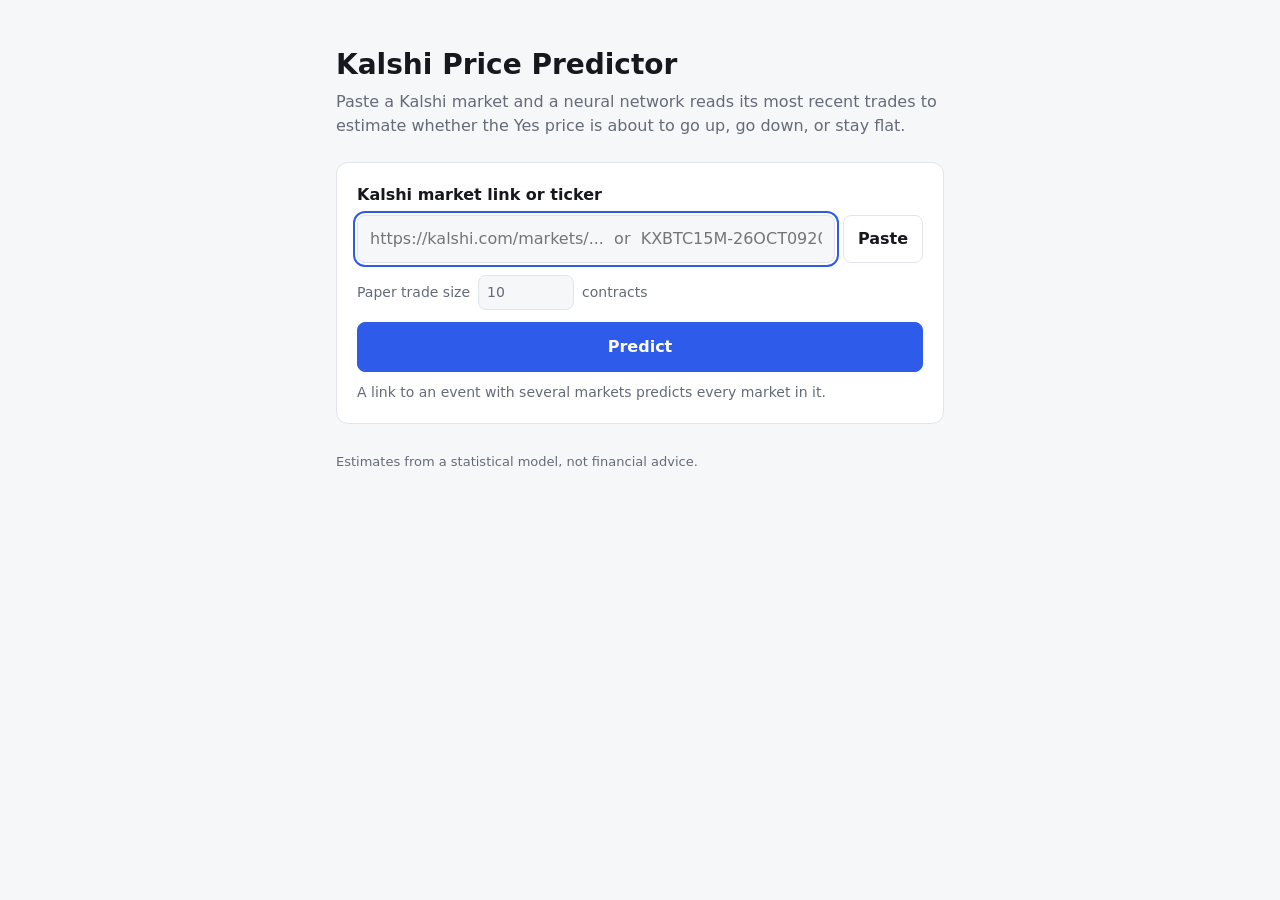
==== kalshi_predictor/static/index.html @ 3de54953 "Add dashboard API for live markets, search, market detail and scans The server now has endpoints for" ====
<!doctype html>
<html lang="en">
<head>
<meta charset="utf-8">
<meta name="viewport" content="width=device-width, initial-scale=1">
<title>Kalshi Price Predictor</title>
<style>
  :root {
    --bg: #f6f7f9; --card: #ffffff; --text: #16181d; --muted: #646b78; --line: #e1e4ea;
    --accent: #2f5bea; --accent-text: #ffffff; --track: #eceef2;
    --up: #17915a; --down: #d6453d; --flat: #7a8292; --warn-bg: #fff6dd; --warn-text: #6d5200;
    --err-bg: #fdeceb; --err-text: #9c231c;
  }
  @media (prefers-color-scheme: dark) {
    :root {
      --bg: #111318; --card: #1a1d24; --text: #eceef2; --muted: #9aa1ae; --line: #2b2f39;
      --accent: #6d8dff; --accent-text: #0c1020; --track: #262a33;
      --up: #3ccf8e; --down: #ff7a70; --flat: #9aa1ae; --warn-bg: #33290c; --warn-text: #f1d483;
      --err-bg: #3a1917; --err-text: #ffb1ab;
    }
  }
  * { box-sizing: border-box; }
  body {
    margin: 0; background: var(--bg); color: var(--text);
    font: 16px/1.5 system-ui, -apple-system, "Segoe UI", Roboto, sans-serif;
  }
  main { max-width: 640px; margin: 0 auto; padding: 48px 16px 64px; }
  h1 { margin: 0 0 8px; font-size: 28px; line-height: 1.2; }
  .lead { margin: 0 0 24px; color: var(--muted); }
  .card { background: var(--card); border: 1px solid var(--line); border-radius: 12px; padding: 20px; }
  label { display: block; font-weight: 600; margin-bottom: 8px; }
  .row { display: flex; gap: 8px; }
  input {
    flex: 1; min-width: 0; padding: 11px 12px; font: inherit; color: inherit;
    background: var(--bg); border: 1px solid var(--line); border-radius: 8px;
  }
  input:focus-visible, button:focus-visible { outline: 2px solid var(--accent); outline-offset: 2px; }
  button {
    font: inherit; font-weight: 600; cursor: pointer; white-space: nowrap;
    padding: 10px 14px; border-radius: 8px; border: 1px solid var(--line);
    background: var(--card); color: var(--text);
  }
  button:hover { border-color: var(--muted); }
  button.primary {
    width: 100%; margin-top: 12px; padding: 12px;
    background: var(--accent); border-color: var(--accent); color: var(--accent-text);
  }
  button:disabled { opacity: .6; cursor: default; }
  .hint { margin: 10px 0 0; font-size: 14px; color: var(--muted); }
  #status { margin-top: 16px; }
  .error { background: var(--err-bg); color: var(--err-text); border-radius: 8px; padding: 12px 14px; }
  .result { margin-top: 16px; }
  .result-head { display: flex; justify-content: space-between; align-items: flex-start; gap: 12px; }
  .name { font-weight: 600; font-size: 18px; line-height: 1.3; overflow-wrap: anywhere; }
  .ticker { font: 13px ui-monospace, Consolas, monospace; color: var(--muted); overflow-wrap: anywhere; }
  .copy { padding: 6px 10px; font-size: 14px; }
  .verdict { margin: 14px 0 12px; font-size: 20px; font-weight: 700; }
  .bar-row { display: grid; grid-template-columns: 48px 1fr 56px; align-items: center; gap: 10px; margin: 8px 0; }
  .bar-row .pct { text-align: right; font-variant-numeric: tabular-nums; }
  .track { height: 12px; background: var(--track); border-radius: 6px; overflow: hidden; }
  .fill { height: 100%; border-radius: 6px; }
  .up { color: var(--up); } .down { color: var(--down); } .flat { color: var(--flat); }
  .fill.up { background: var(--up); } .fill.down { background: var(--down); } .fill.flat { background: var(--flat); }
  .details { margin: 12px 0 0; font-size: 14px; color: var(--muted); }
  .note { margin-top: 10px; font-size: 14px; background: var(--warn-bg); color: var(--warn-text); border-radius: 8px; padding: 8px 12px; }
  .size-row { display: flex; align-items: center; gap: 8px; margin-top: 12px; font-size: 14px; color: var(--muted); }
  .size-row label { display: inline; margin: 0; font-weight: 400; }
  .size-row input { flex: none; width: 96px; padding: 6px 8px; }
  .paper { margin: 10px 0 0; font-size: 14px; }
  .gain { color: var(--up); } .loss { color: var(--down); }
  #track { margin-top: 36px; }
  h2 { margin: 0 0 6px; font-size: 20px; }
  .stats { display: grid; grid-template-columns: 1fr 1fr; gap: 16px; }
  .stat-label { font-size: 13px; color: var(--muted); }
  .stat-value { font-size: 26px; font-weight: 700; font-variant-numeric: tabular-nums; line-height: 1.3; }
  .stat-sub { font-size: 13px; color: var(--muted); }
  .hist { margin-top: 10px; padding: 12px 16px; }
  .hist-head { display: flex; justify-content: space-between; gap: 12px; }
  .hist-head .when { font-size: 13px; color: var(--muted); white-space: nowrap; }
  .hist-line { font-size: 14px; margin-top: 4px; font-variant-numeric: tabular-nums; }
  .hist-line.muted { color: var(--muted); }
  .badge { display: inline-block; font-size: 12px; font-weight: 700; padding: 1px 8px; border-radius: 999px; }
  .badge.right { background: var(--up); color: var(--card); }
  .badge.wrong { background: var(--down); color: var(--card); }
  footer { margin-top: 28px; font-size: 13px; color: var(--muted); }
</style>
</head>
<body>
<main>
  <h1>Kalshi Price Predictor</h1>
  <p class="lead" id="lead">
    Paste a Kalshi market and a neural network reads its most recent trades to estimate
    whether the Yes price is about to go up, go down, or stay flat.
  </p>

  <form class="card" id="form">
    <label for="target">Kalshi market link or ticker</label>
    <div class="row">
      <input id="target" name="target" autocomplete="off" spellcheck="false" autofocus
             placeholder="https://kalshi.com/markets/...  or  KXBTC15M-26OCT092030-30">
      <button type="button" id="paste">Paste</button>
    </div>
    <div class="size-row">
      <label for="contracts">Paper trade size</label>
      <input id="contracts" type="number" min="1" max="100000" step="1" value="10" inputmode="numeric">
      <span>contracts</span>
    </div>
    <button type="submit" class="primary" id="go">Predict</button>
    <p class="hint">A link to an event with several markets predicts every market in it.</p>
  </form>

  <div id="status" aria-live="polite"></div>
  <div id="results"></div>

  <section id="track" hidden>
    <h2>Track record</h2>
    <p class="hint" id="track-explain" style="margin: 0 0 12px"></p>
    <div class="card stats" id="stats"></div>
    <div id="history"></div>
  </section>

  <footer id="footer">Estimates from a statistical model, not financial advice.</footer>
</main>

<script>
const form = document.getElementById("form");
const input = document.getElementById("target");
const go = document.getElementById("go");
const statusBox = document.getElementById("status");
const resultsBox = document.getElementById("results");
const contractsInput = document.getElementById("contracts");
let info = { horizon_s: 60, threshold: 0.01 };

function el(tag, className, text) {
  const node = document.createElement(tag);
  if (className) node.className = className;
  if (text !== undefined) node.textContent = text;
  return node;
}

function cents(dollars) {
  const c = Math.round(dollars * 1000) / 10;
  return c + "¢";
}

function percent(p) {
  return (p * 100).toFixed(1) + "%";
}

function ageText(minutes) {
  if (minutes < 1) return "less than a minute ago";
  if (minutes < 90) return Math.round(minutes) + " min ago";
  if (minutes < 48 * 60) return Math.round(minutes / 60) + " hours ago";
  return Math.round(minutes / 1440) + " days ago";
}

function money(dollars) {
  const sign = dollars > 0 ? "+" : dollars < 0 ? "\u2212" : "";
  return sign + "$" + Math.abs(dollars).toFixed(2);
}

function moneyClass(dollars) {
  return dollars > 0 ? "gain" : dollars < 0 ? "loss" : "";
}

function contractsText(n, side) {
  return n.toLocaleString() + " " + side.charAt(0).toUpperCase() + side.slice(1);
}

async function copyText(text) {
  try {
    await navigator.clipboard.writeText(text);
    return true;
  } catch (err) {
    const area = el("textarea");
    area.value = text;
    area.style.position = "fixed";
    area.style.opacity = "0";
    document.body.append(area);
    area.select();
    const ok = document.execCommand("copy");
    area.remove();
    return ok;
  }
}

function summary(r) {
  const lines = [r.ticker + (r.name ? ": " + r.name : "")];
  if (r.title && r.title !== r.name) lines.unshift(r.title);
  if (r.problem) {
    lines.push("  " + r.problem);
  } else {
    lines.push("  last trade " + ageText(r.age_min) + " at yes price " + cents(r.price));
    lines.push("  move of at least " + cents(info.threshold) + " within " + info.horizon_s + "s of that trade:");
    for (const [label, p] of Object.entries(r.probs)) lines.push("    " + label.padEnd(5) + " " + percent(p));
  }
  return lines.join("\n");
}

function copyButton(label, getText) {
  const button = el("button", "copy", label);
  button.type = "button";
  button.addEventListener("click", async () => {
    button.textContent = (await copyText(getText())) ? "Copied" : "Copy failed";
    setTimeout(() => { button.textContent = label; }, 1500);
  });
  return button;
}

function resultCard(r) {
  const card = el("section", "card result");
  const head = el("div", "result-head");
  const titles = el("div");
  titles.append(el("div", "name", r.title || r.name || r.ticker));
  if (r.title && r.name && r.name !== r.title) titles.append(el("div", "", r.name));
  titles.append(el("div", "ticker", r.ticker));
  head.append(titles, copyButton("Copy", () => summary(r)));
  card.append(head);

  if (r.problem) {
    card.append(el("p", "details", "No prediction: " + r.problem + "."));
    return card;
  }

  const [best, bestP] = Object.entries(r.probs).reduce((a, b) => (b[1] > a[1] ? b : a));
  const verdict = el("div", "verdict");
  verdict.append("Most likely: ", el("span", best, best.toUpperCase()), " (" + percent(bestP) + ")");
  card.append(verdict);

  for (const [label, p] of Object.entries(r.probs)) {
    const row = el("div", "bar-row");
    const track = el("div", "track");
    const fill = el("div", "fill " + label);
    fill.style.width = (p * 100).toFixed(1) + "%";
    track.append(fill);
    row.append(el("span", label, label[0].toUpperCase() + label.slice(1)), track, el("span", "pct", percent(p)));
    card.append(row);
  }

  card.append(el("p", "details",
    "Last trade " + ageText(r.age_min) + " (" + new Date(r.last_trade).toLocaleString() + ") at a Yes price of " +
    cents(r.price) + ". Up or down means a move of at least " + cents(info.threshold) + " within " +
    info.horizon_s + " seconds of that trade."));
  if (r.age_min > 5) {
    card.append(el("div", "note",
      "This market is quiet right now, so the " + info.horizon_s + "-second window after its last trade has already passed."));
  }
  const t = r.paper_trade;
  if (t) {
    card.append(el("p", "paper", t.skipped
      ? "Paper trade: none, because " + t.skipped + "."
      : "Paper trade: bought " + contractsText(t.contracts, t.side) + " at " + cents(t.entry_price) +
        " each (fee " + cents(t.entry_fee) + "). It is sold in " + info.horizon_s +
        " seconds; see the result under Track record."));
  }
  return card;
}

async function run(event) {
  event.preventDefault();
  const target = input.value.trim();
  resultsBox.replaceChildren();
  if (!target) {
    statusBox.replaceChildren(el("div", "error", "Paste a Kalshi market link or ticker first."));
    input.focus();
    return;
  }
  go.disabled = true;
  go.textContent = "Predicting...";
  statusBox.replaceChildren();
  try {
    const resp = await fetch("/api/predict", {
      method: "POST",
      headers: { "Content-Type": "application/json" },
      body: JSON.stringify({ target, contracts: contractsInput.value }),
    });
    const body = await resp.json();
    if (!resp.ok) throw new Error(body.error || "Something went wrong.");
    const cards = body.results.map(resultCard);
    if (cards.length > 1) {
      const all = el("div", "result");
      all.append(copyButton("Copy all " + cards.length + " results", () => body.results.map(summary).join("\n\n")));
      resultsBox.append(all);
    }
    resultsBox.append(...cards);
    refreshHistory();
  } catch (err) {
    const message = err instanceof TypeError
      ? "Could not reach the dashboard. Is dashboard.py still running?"
      : err.message;
    statusBox.replaceChildren(el("div", "error", message));
  } finally {
    go.disabled = false;
    go.textContent = "Predict";
  }
}

document.getElementById("paste").addEventListener("click", async () => {
  try {
    input.value = (await navigator.clipboard.readText()).trim();
    input.focus();
  } catch (err) {
    input.focus();
    statusBox.replaceChildren(el("div", "hint", "Your browser blocked clipboard access. Click the box and press Ctrl+V instead."));
  }
});
form.addEventListener("submit", run);

function stat(label, value, valueClass, sub) {
  const box = el("div");
  box.append(el("div", "stat-label", label), el("div", "stat-value " + (valueClass || ""), value), el("div", "stat-sub", sub));
  return box;
}

function tradeLine(t) {
  if (t.skipped) return el("div", "hist-line muted", "No trade: " + t.skipped + ".");
  const bought = "Bought " + contractsText(t.contracts, t.side) + " at " + cents(t.entry_price);
  if (t.problem) return el("div", "hist-line muted", bought + ". Not sold: " + t.problem + ".");
  if (t.pnl === undefined) return el("div", "hist-line muted", bought + ", selling at the bid soon.");
  const line = el("div", "hist-line");
  line.append(bought + ", sold at " + cents(t.exit_price) + ", fees $" + (t.entry_fee + t.exit_fee).toFixed(2) + ": ",
    el("strong", moneyClass(t.pnl), money(t.pnl)));
  if (t.note) line.append(" (" + t.note + ")");
  return line;
}

function historyCard(e) {
  const card = el("div", "card hist");
  const head = el("div", "hist-head");
  const title = e.title && e.name && e.name !== e.title ? e.title + ": " + e.name : e.title || e.name || e.ticker;
  head.append(el("div", "", title), el("div", "when", new Date(e.created * 1000).toLocaleString()));
  card.append(head);

  const call = el("div", "hist-line");
  call.append("Predicted ", el("strong", e.predicted, e.predicted.toUpperCase()), " (" + percent(e.probs[e.predicted]) + ")");
  if (e.outcome) {
    call.append(", actual ", el("strong", e.outcome.actual, e.outcome.actual.toUpperCase()), " ",
      el("span", "badge " + (e.outcome.correct ? "right" : "wrong"), e.outcome.correct ? "Correct" : "Wrong"));
  } else if (e.error) {
    call.append(". " + e.error);
  } else {
    const wait = Math.max(0, Math.ceil(e.due - Date.now() / 1000));
    call.append(wait > 0 ? ". Checking in " + wait + "s" : ". Checking now");
  }
  card.append(call, tradeLine(e.trade));
  return card;
}

let historyTimer = null;

async function refreshHistory() {
  clearTimeout(historyTimer);
  let data;
  try {
    data = await (await fetch("/api/history")).json();
  } catch (err) {
    historyTimer = setTimeout(refreshHistory, 5000);
    return;
  }
  const s = data.summary;
  document.getElementById("track").hidden = s.predictions === 0;
  document.getElementById("track-explain").textContent =
    "Every prediction is paper traded, with no real money: Up buys Yes and Down buys No at the asking price when you click Predict, " +
    "then sells at the bid " + info.horizon_s + " seconds later, after Kalshi taker fees. Flat predictions don't trade. " +
    "This assumes your whole order fills at the best price. Correct means the price really moved the predicted way in the " +
    info.horizon_s + " seconds after the last trade the model saw.";
  document.getElementById("stats").replaceChildren(
    stat("Accuracy", s.checked ? percent(s.correct / s.checked) : "\u2013", "",
      s.correct + " of " + s.checked + " correct" + (s.pending ? ", " + s.pending + " pending" : "")),
    stat("Paper profit", s.trades ? money(s.pnl) : "\u2013", moneyClass(s.pnl),
      s.trades + " trade" + (s.trades === 1 ? "" : "s") + ", " + s.winning_trades + " won, $" +
      s.fees.toFixed(2) + " in fees"));
  document.getElementById("history").replaceChildren(...data.entries.slice(0, 50).map(historyCard));
  if (s.pending) historyTimer = setTimeout(refreshHistory, 1000);
}

// A link like /?target=TICKER opens the page with that market already predicted.
const preset = new URLSearchParams(location.search).get("target");
if (preset) {
  input.value = preset;
  form.requestSubmit();
}

fetch("/api/info").then((r) => r.json()).then((data) => {
  info = data;
  document.getElementById("lead").textContent =
    "Paste a Kalshi market and a neural network reads its last " + data.window +
    " trades to estimate whether the Yes price will go up, go down, or stay flat over the next " +
    data.horizon_s + " seconds.";
  refreshHistory();
  document.getElementById("footer").textContent =
    "On recent markets it never trained on, the model picked the right direction " +
    Math.round(data.accuracy * 100) + "% of the time, versus " + Math.round(data.baseline_accuracy * 100) +
    "% for always guessing the most common outcome. Estimates from a statistical model, not financial advice.";
}).catch(() => {});
</script>
</body>
</html>
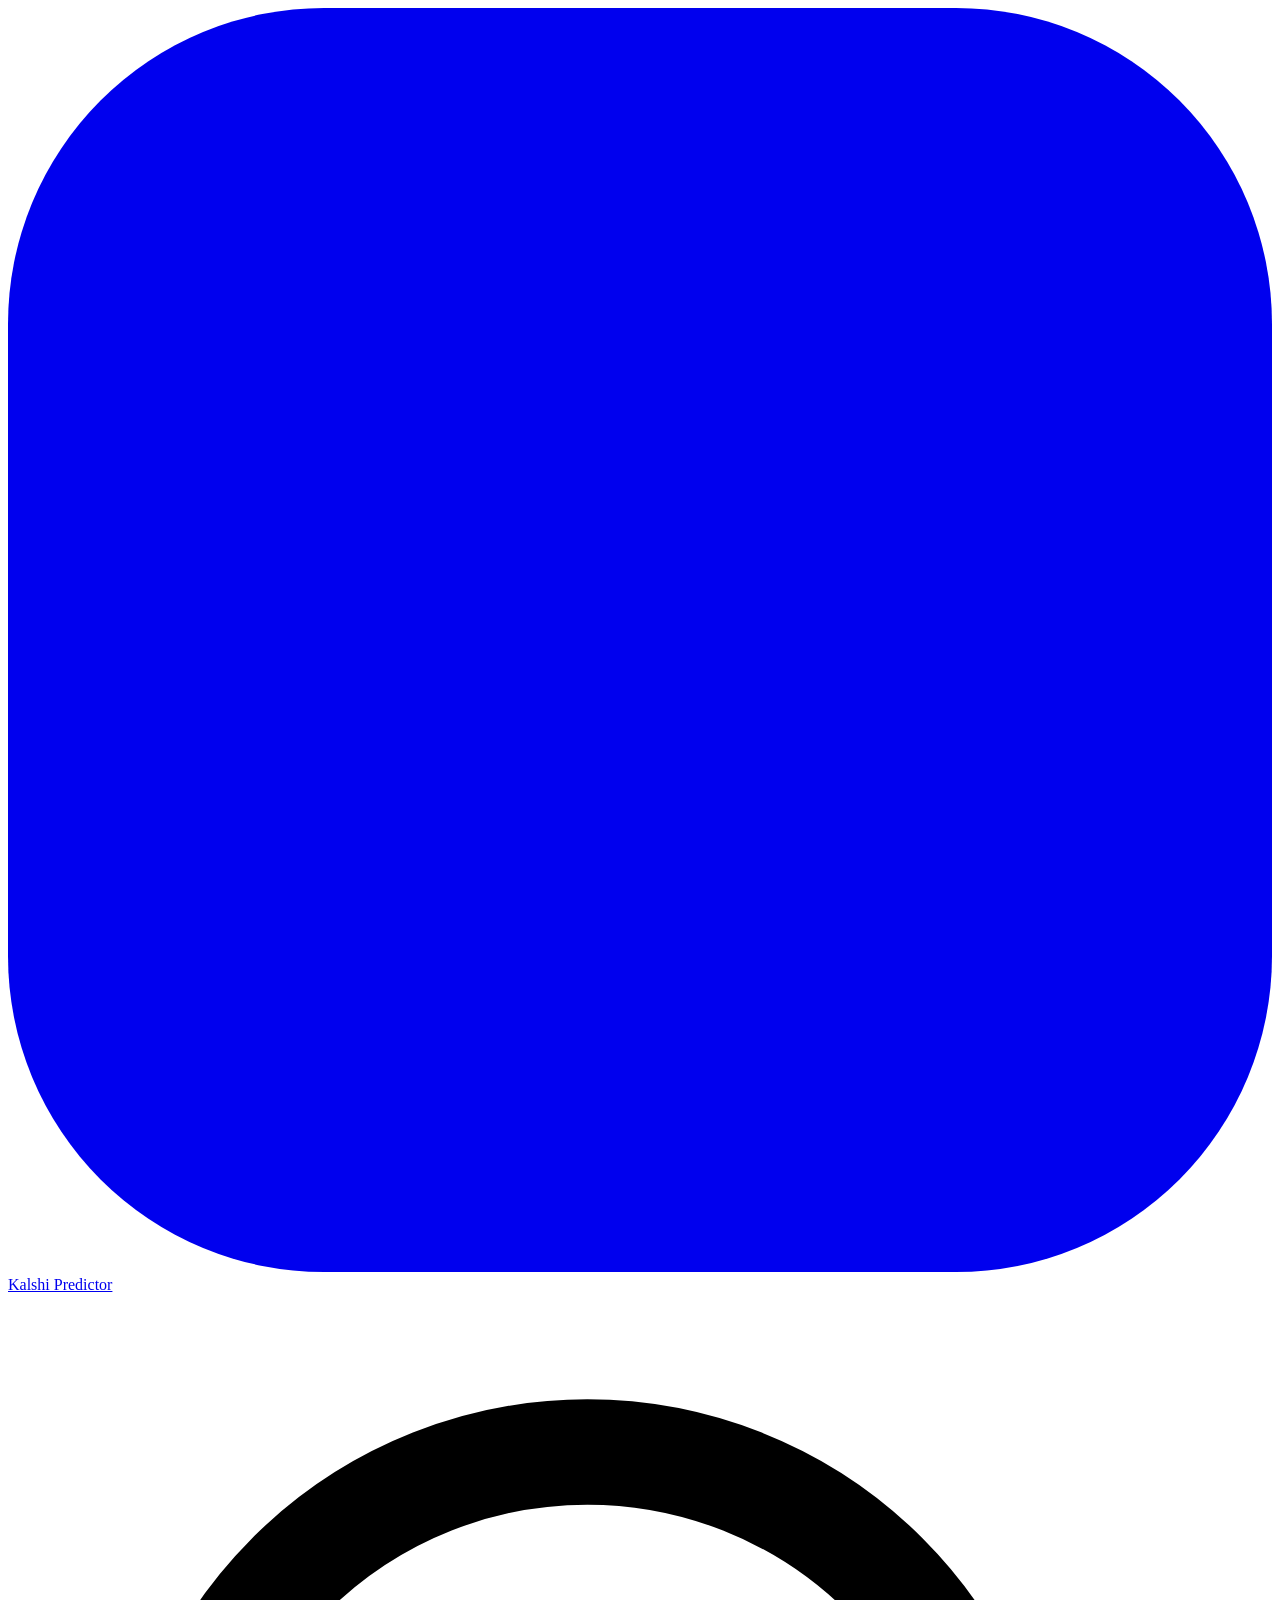
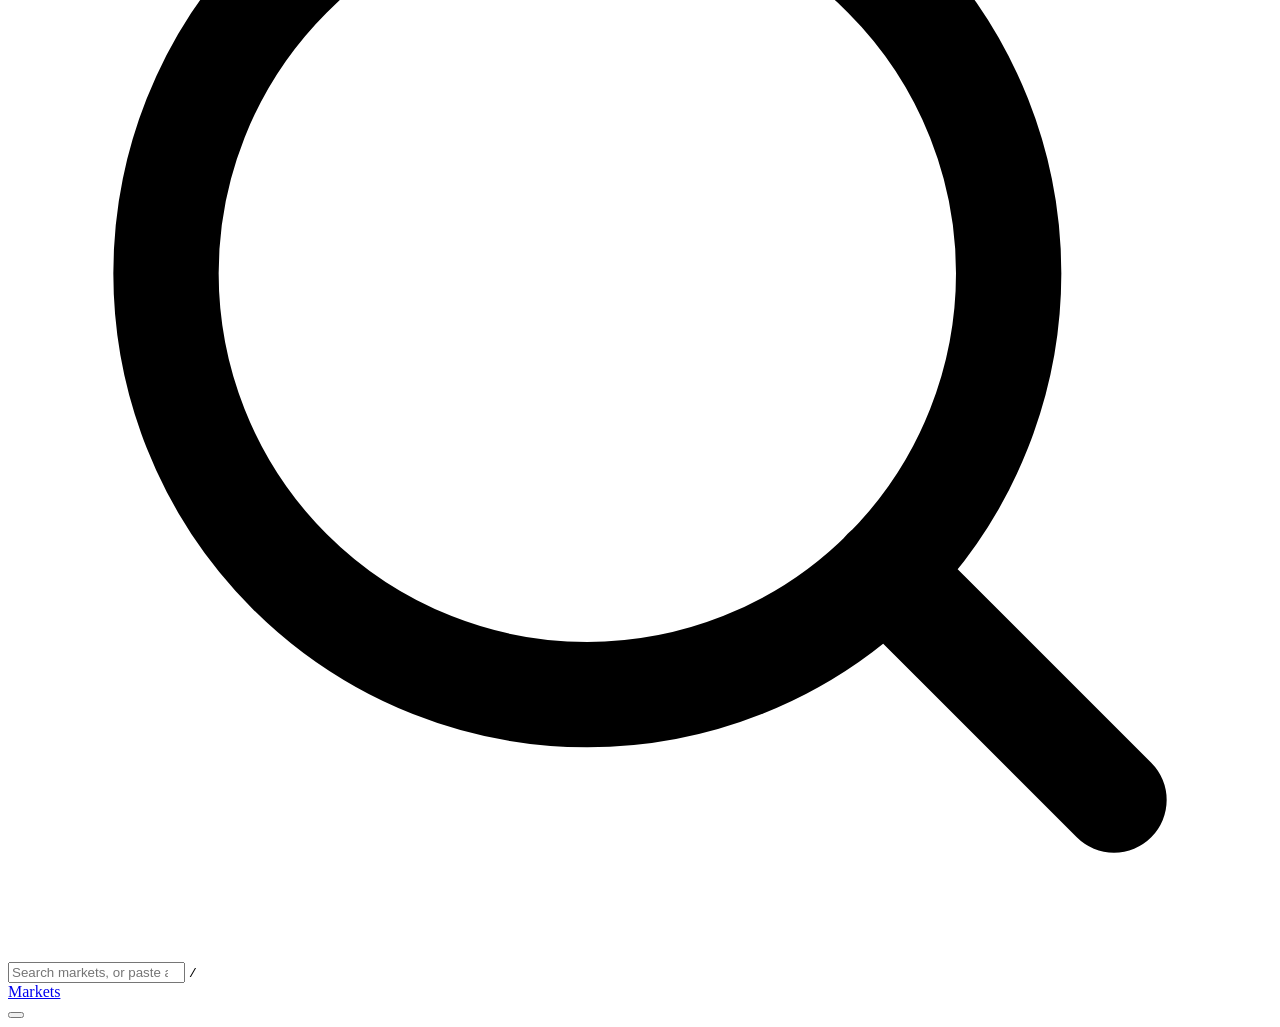
==== commit 049d5982: "Rebuild the dashboard front end as a small app The single 400-line HTML page is replaced by a styles" ====
--- a/kalshi_predictor/static/index.html
+++ b/kalshi_predictor/static/index.html
@@ -3,396 +3,42 @@
 <head>
 <meta charset="utf-8">
 <meta name="viewport" content="width=device-width, initial-scale=1">
-<title>Kalshi Price Predictor</title>
-<style>
-  :root {
-    --bg: #f6f7f9; --card: #ffffff; --text: #16181d; --muted: #646b78; --line: #e1e4ea;
-    --accent: #2f5bea; --accent-text: #ffffff; --track: #eceef2;
-    --up: #17915a; --down: #d6453d; --flat: #7a8292; --warn-bg: #fff6dd; --warn-text: #6d5200;
-    --err-bg: #fdeceb; --err-text: #9c231c;
-  }
-  @media (prefers-color-scheme: dark) {
-    :root {
-      --bg: #111318; --card: #1a1d24; --text: #eceef2; --muted: #9aa1ae; --line: #2b2f39;
-      --accent: #6d8dff; --accent-text: #0c1020; --track: #262a33;
-      --up: #3ccf8e; --down: #ff7a70; --flat: #9aa1ae; --warn-bg: #33290c; --warn-text: #f1d483;
-      --err-bg: #3a1917; --err-text: #ffb1ab;
-    }
-  }
-  * { box-sizing: border-box; }
-  body {
-    margin: 0; background: var(--bg); color: var(--text);
-    font: 16px/1.5 system-ui, -apple-system, "Segoe UI", Roboto, sans-serif;
-  }
-  main { max-width: 640px; margin: 0 auto; padding: 48px 16px 64px; }
-  h1 { margin: 0 0 8px; font-size: 28px; line-height: 1.2; }
-  .lead { margin: 0 0 24px; color: var(--muted); }
-  .card { background: var(--card); border: 1px solid var(--line); border-radius: 12px; padding: 20px; }
-  label { display: block; font-weight: 600; margin-bottom: 8px; }
-  .row { display: flex; gap: 8px; }
-  input {
-    flex: 1; min-width: 0; padding: 11px 12px; font: inherit; color: inherit;
-    background: var(--bg); border: 1px solid var(--line); border-radius: 8px;
-  }
-  input:focus-visible, button:focus-visible { outline: 2px solid var(--accent); outline-offset: 2px; }
-  button {
-    font: inherit; font-weight: 600; cursor: pointer; white-space: nowrap;
-    padding: 10px 14px; border-radius: 8px; border: 1px solid var(--line);
-    background: var(--card); color: var(--text);
-  }
-  button:hover { border-color: var(--muted); }
-  button.primary {
-    width: 100%; margin-top: 12px; padding: 12px;
-    background: var(--accent); border-color: var(--accent); color: var(--accent-text);
-  }
-  button:disabled { opacity: .6; cursor: default; }
-  .hint { margin: 10px 0 0; font-size: 14px; color: var(--muted); }
-  #status { margin-top: 16px; }
-  .error { background: var(--err-bg); color: var(--err-text); border-radius: 8px; padding: 12px 14px; }
-  .result { margin-top: 16px; }
-  .result-head { display: flex; justify-content: space-between; align-items: flex-start; gap: 12px; }
-  .name { font-weight: 600; font-size: 18px; line-height: 1.3; overflow-wrap: anywhere; }
-  .ticker { font: 13px ui-monospace, Consolas, monospace; color: var(--muted); overflow-wrap: anywhere; }
-  .copy { padding: 6px 10px; font-size: 14px; }
-  .verdict { margin: 14px 0 12px; font-size: 20px; font-weight: 700; }
-  .bar-row { display: grid; grid-template-columns: 48px 1fr 56px; align-items: center; gap: 10px; margin: 8px 0; }
-  .bar-row .pct { text-align: right; font-variant-numeric: tabular-nums; }
-  .track { height: 12px; background: var(--track); border-radius: 6px; overflow: hidden; }
-  .fill { height: 100%; border-radius: 6px; }
-  .up { color: var(--up); } .down { color: var(--down); } .flat { color: var(--flat); }
-  .fill.up { background: var(--up); } .fill.down { background: var(--down); } .fill.flat { background: var(--flat); }
-  .details { margin: 12px 0 0; font-size: 14px; color: var(--muted); }
-  .note { margin-top: 10px; font-size: 14px; background: var(--warn-bg); color: var(--warn-text); border-radius: 8px; padding: 8px 12px; }
-  .size-row { display: flex; align-items: center; gap: 8px; margin-top: 12px; font-size: 14px; color: var(--muted); }
-  .size-row label { display: inline; margin: 0; font-weight: 400; }
-  .size-row input { flex: none; width: 96px; padding: 6px 8px; }
-  .paper { margin: 10px 0 0; font-size: 14px; }
-  .gain { color: var(--up); } .loss { color: var(--down); }
-  #track { margin-top: 36px; }
-  h2 { margin: 0 0 6px; font-size: 20px; }
-  .stats { display: grid; grid-template-columns: 1fr 1fr; gap: 16px; }
-  .stat-label { font-size: 13px; color: var(--muted); }
-  .stat-value { font-size: 26px; font-weight: 700; font-variant-numeric: tabular-nums; line-height: 1.3; }
-  .stat-sub { font-size: 13px; color: var(--muted); }
-  .hist { margin-top: 10px; padding: 12px 16px; }
-  .hist-head { display: flex; justify-content: space-between; gap: 12px; }
-  .hist-head .when { font-size: 13px; color: var(--muted); white-space: nowrap; }
-  .hist-line { font-size: 14px; margin-top: 4px; font-variant-numeric: tabular-nums; }
-  .hist-line.muted { color: var(--muted); }
-  .badge { display: inline-block; font-size: 12px; font-weight: 700; padding: 1px 8px; border-radius: 999px; }
-  .badge.right { background: var(--up); color: var(--card); }
-  .badge.wrong { background: var(--down); color: var(--card); }
-  footer { margin-top: 28px; font-size: 13px; color: var(--muted); }
-</style>
+<title>Kalshi Predictor</title>
+<link rel="icon" href="data:image/svg+xml,%3Csvg xmlns='http://www.w3.org/2000/svg' viewBox='0 0 32 32'%3E%3Crect width='32' height='32' rx='8' fill='%230b0b0b'/%3E%3Cpath d='M7 21l6-6 4 4 8-9' fill='none' stroke='%233987e5' stroke-width='3' stroke-linecap='round' stroke-linejoin='round'/%3E%3C/svg%3E">
+<link rel="stylesheet" href="/static/app.css">
+<script>
+  // Apply a saved theme before the first paint so the page does not flash.
+  try {
+    const theme = JSON.parse(localStorage.getItem("theme"));
+    if (theme) document.documentElement.dataset.theme = theme;
+  } catch (err) {}
+</script>
+<script type="module" src="/static/js/app.js"></script>
 </head>
 <body>
-<main>
-  <h1>Kalshi Price Predictor</h1>
-  <p class="lead" id="lead">
-    Paste a Kalshi market and a neural network reads its most recent trades to estimate
-    whether the Yes price is about to go up, go down, or stay flat.
-  </p>
-
-  <form class="card" id="form">
-    <label for="target">Kalshi market link or ticker</label>
-    <div class="row">
-      <input id="target" name="target" autocomplete="off" spellcheck="false" autofocus
-             placeholder="https://kalshi.com/markets/...  or  KXBTC15M-26OCT092030-30">
-      <button type="button" id="paste">Paste</button>
-    </div>
-    <div class="size-row">
-      <label for="contracts">Paper trade size</label>
-      <input id="contracts" type="number" min="1" max="100000" step="1" value="10" inputmode="numeric">
-      <span>contracts</span>
-    </div>
-    <button type="submit" class="primary" id="go">Predict</button>
-    <p class="hint">A link to an event with several markets predicts every market in it.</p>
+<header class="topbar">
+  <a class="brand" href="#/">
+    <svg class="brand-mark" viewBox="0 0 32 32" aria-hidden="true">
+      <rect width="32" height="32" rx="8" fill="currentColor"/>
+      <path d="M7 21l6-6 4 4 8-9" fill="none" stroke="var(--up)" stroke-width="3" stroke-linecap="round" stroke-linejoin="round"/>
+    </svg>
+    <span>Kalshi Predictor</span>
+  </a>
+  <form class="omni" id="omni" role="search" autocomplete="off">
+    <svg class="omni-icon" viewBox="0 0 24 24" fill="none" stroke="currentColor" stroke-width="2" stroke-linecap="round" aria-hidden="true"><path d="M11 19a8 8 0 1 1 0-16 8 8 0 0 1 0 16zM21 21l-4.35-4.35"/></svg>
+    <input id="omni-input" type="search" spellcheck="false" aria-label="Search markets"
+           placeholder="Search markets, or paste a Kalshi link or ticker">
+    <kbd class="omni-kbd">/</kbd>
   </form>
-
-  <div id="status" aria-live="polite"></div>
-  <div id="results"></div>
-
-  <section id="track" hidden>
-    <h2>Track record</h2>
-    <p class="hint" id="track-explain" style="margin: 0 0 12px"></p>
-    <div class="card stats" id="stats"></div>
-    <div id="history"></div>
-  </section>
-
-  <footer id="footer">Estimates from a statistical model, not financial advice.</footer>
-</main>
-
-<script>
-const form = document.getElementById("form");
-const input = document.getElementById("target");
-const go = document.getElementById("go");
-const statusBox = document.getElementById("status");
-const resultsBox = document.getElementById("results");
-const contractsInput = document.getElementById("contracts");
-let info = { horizon_s: 60, threshold: 0.01 };
-
-function el(tag, className, text) {
-  const node = document.createElement(tag);
-  if (className) node.className = className;
-  if (text !== undefined) node.textContent = text;
-  return node;
-}
-
-function cents(dollars) {
-  const c = Math.round(dollars * 1000) / 10;
-  return c + "¢";
-}
-
-function percent(p) {
-  return (p * 100).toFixed(1) + "%";
-}
-
-function ageText(minutes) {
-  if (minutes < 1) return "less than a minute ago";
-  if (minutes < 90) return Math.round(minutes) + " min ago";
-  if (minutes < 48 * 60) return Math.round(minutes / 60) + " hours ago";
-  return Math.round(minutes / 1440) + " days ago";
-}
-
-function money(dollars) {
-  const sign = dollars > 0 ? "+" : dollars < 0 ? "\u2212" : "";
-  return sign + "$" + Math.abs(dollars).toFixed(2);
-}
-
-function moneyClass(dollars) {
-  return dollars > 0 ? "gain" : dollars < 0 ? "loss" : "";
-}
-
-function contractsText(n, side) {
-  return n.toLocaleString() + " " + side.charAt(0).toUpperCase() + side.slice(1);
-}
-
-async function copyText(text) {
-  try {
-    await navigator.clipboard.writeText(text);
-    return true;
-  } catch (err) {
-    const area = el("textarea");
-    area.value = text;
-    area.style.position = "fixed";
-    area.style.opacity = "0";
-    document.body.append(area);
-    area.select();
-    const ok = document.execCommand("copy");
-    area.remove();
-    return ok;
-  }
-}
-
-function summary(r) {
-  const lines = [r.ticker + (r.name ? ": " + r.name : "")];
-  if (r.title && r.title !== r.name) lines.unshift(r.title);
-  if (r.problem) {
-    lines.push("  " + r.problem);
-  } else {
-    lines.push("  last trade " + ageText(r.age_min) + " at yes price " + cents(r.price));
-    lines.push("  move of at least " + cents(info.threshold) + " within " + info.horizon_s + "s of that trade:");
-    for (const [label, p] of Object.entries(r.probs)) lines.push("    " + label.padEnd(5) + " " + percent(p));
-  }
-  return lines.join("\n");
-}
-
-function copyButton(label, getText) {
-  const button = el("button", "copy", label);
-  button.type = "button";
-  button.addEventListener("click", async () => {
-    button.textContent = (await copyText(getText())) ? "Copied" : "Copy failed";
-    setTimeout(() => { button.textContent = label; }, 1500);
-  });
-  return button;
-}
-
-function resultCard(r) {
-  const card = el("section", "card result");
-  const head = el("div", "result-head");
-  const titles = el("div");
-  titles.append(el("div", "name", r.title || r.name || r.ticker));
-  if (r.title && r.name && r.name !== r.title) titles.append(el("div", "", r.name));
-  titles.append(el("div", "ticker", r.ticker));
-  head.append(titles, copyButton("Copy", () => summary(r)));
-  card.append(head);
-
-  if (r.problem) {
-    card.append(el("p", "details", "No prediction: " + r.problem + "."));
-    return card;
-  }
-
-  const [best, bestP] = Object.entries(r.probs).reduce((a, b) => (b[1] > a[1] ? b : a));
-  const verdict = el("div", "verdict");
-  verdict.append("Most likely: ", el("span", best, best.toUpperCase()), " (" + percent(bestP) + ")");
-  card.append(verdict);
-
-  for (const [label, p] of Object.entries(r.probs)) {
-    const row = el("div", "bar-row");
-    const track = el("div", "track");
-    const fill = el("div", "fill " + label);
-    fill.style.width = (p * 100).toFixed(1) + "%";
-    track.append(fill);
-    row.append(el("span", label, label[0].toUpperCase() + label.slice(1)), track, el("span", "pct", percent(p)));
-    card.append(row);
-  }
-
-  card.append(el("p", "details",
-    "Last trade " + ageText(r.age_min) + " (" + new Date(r.last_trade).toLocaleString() + ") at a Yes price of " +
-    cents(r.price) + ". Up or down means a move of at least " + cents(info.threshold) + " within " +
-    info.horizon_s + " seconds of that trade."));
-  if (r.age_min > 5) {
-    card.append(el("div", "note",
-      "This market is quiet right now, so the " + info.horizon_s + "-second window after its last trade has already passed."));
-  }
-  const t = r.paper_trade;
-  if (t) {
-    card.append(el("p", "paper", t.skipped
-      ? "Paper trade: none, because " + t.skipped + "."
-      : "Paper trade: bought " + contractsText(t.contracts, t.side) + " at " + cents(t.entry_price) +
-        " each (fee " + cents(t.entry_fee) + "). It is sold in " + info.horizon_s +
-        " seconds; see the result under Track record."));
-  }
-  return card;
-}
-
-async function run(event) {
-  event.preventDefault();
-  const target = input.value.trim();
-  resultsBox.replaceChildren();
-  if (!target) {
-    statusBox.replaceChildren(el("div", "error", "Paste a Kalshi market link or ticker first."));
-    input.focus();
-    return;
-  }
-  go.disabled = true;
-  go.textContent = "Predicting...";
-  statusBox.replaceChildren();
-  try {
-    const resp = await fetch("/api/predict", {
-      method: "POST",
-      headers: { "Content-Type": "application/json" },
-      body: JSON.stringify({ target, contracts: contractsInput.value }),
-    });
-    const body = await resp.json();
-    if (!resp.ok) throw new Error(body.error || "Something went wrong.");
-    const cards = body.results.map(resultCard);
-    if (cards.length > 1) {
-      const all = el("div", "result");
-      all.append(copyButton("Copy all " + cards.length + " results", () => body.results.map(summary).join("\n\n")));
-      resultsBox.append(all);
-    }
-    resultsBox.append(...cards);
-    refreshHistory();
-  } catch (err) {
-    const message = err instanceof TypeError
-      ? "Could not reach the dashboard. Is dashboard.py still running?"
-      : err.message;
-    statusBox.replaceChildren(el("div", "error", message));
-  } finally {
-    go.disabled = false;
-    go.textContent = "Predict";
-  }
-}
-
-document.getElementById("paste").addEventListener("click", async () => {
-  try {
-    input.value = (await navigator.clipboard.readText()).trim();
-    input.focus();
-  } catch (err) {
-    input.focus();
-    statusBox.replaceChildren(el("div", "hint", "Your browser blocked clipboard access. Click the box and press Ctrl+V instead."));
-  }
-});
-form.addEventListener("submit", run);
-
-function stat(label, value, valueClass, sub) {
-  const box = el("div");
-  box.append(el("div", "stat-label", label), el("div", "stat-value " + (valueClass || ""), value), el("div", "stat-sub", sub));
-  return box;
-}
-
-function tradeLine(t) {
-  if (t.skipped) return el("div", "hist-line muted", "No trade: " + t.skipped + ".");
-  const bought = "Bought " + contractsText(t.contracts, t.side) + " at " + cents(t.entry_price);
-  if (t.problem) return el("div", "hist-line muted", bought + ". Not sold: " + t.problem + ".");
-  if (t.pnl === undefined) return el("div", "hist-line muted", bought + ", selling at the bid soon.");
-  const line = el("div", "hist-line");
-  line.append(bought + ", sold at " + cents(t.exit_price) + ", fees $" + (t.entry_fee + t.exit_fee).toFixed(2) + ": ",
-    el("strong", moneyClass(t.pnl), money(t.pnl)));
-  if (t.note) line.append(" (" + t.note + ")");
-  return line;
-}
-
-function historyCard(e) {
-  const card = el("div", "card hist");
-  const head = el("div", "hist-head");
-  const title = e.title && e.name && e.name !== e.title ? e.title + ": " + e.name : e.title || e.name || e.ticker;
-  head.append(el("div", "", title), el("div", "when", new Date(e.created * 1000).toLocaleString()));
-  card.append(head);
-
-  const call = el("div", "hist-line");
-  call.append("Predicted ", el("strong", e.predicted, e.predicted.toUpperCase()), " (" + percent(e.probs[e.predicted]) + ")");
-  if (e.outcome) {
-    call.append(", actual ", el("strong", e.outcome.actual, e.outcome.actual.toUpperCase()), " ",
-      el("span", "badge " + (e.outcome.correct ? "right" : "wrong"), e.outcome.correct ? "Correct" : "Wrong"));
-  } else if (e.error) {
-    call.append(". " + e.error);
-  } else {
-    const wait = Math.max(0, Math.ceil(e.due - Date.now() / 1000));
-    call.append(wait > 0 ? ". Checking in " + wait + "s" : ". Checking now");
-  }
-  card.append(call, tradeLine(e.trade));
-  return card;
-}
-
-let historyTimer = null;
-
-async function refreshHistory() {
-  clearTimeout(historyTimer);
-  let data;
-  try {
-    data = await (await fetch("/api/history")).json();
-  } catch (err) {
-    historyTimer = setTimeout(refreshHistory, 5000);
-    return;
-  }
-  const s = data.summary;
-  document.getElementById("track").hidden = s.predictions === 0;
-  document.getElementById("track-explain").textContent =
-    "Every prediction is paper traded, with no real money: Up buys Yes and Down buys No at the asking price when you click Predict, " +
-    "then sells at the bid " + info.horizon_s + " seconds later, after Kalshi taker fees. Flat predictions don't trade. " +
-    "This assumes your whole order fills at the best price. Correct means the price really moved the predicted way in the " +
-    info.horizon_s + " seconds after the last trade the model saw.";
-  document.getElementById("stats").replaceChildren(
-    stat("Accuracy", s.checked ? percent(s.correct / s.checked) : "\u2013", "",
-      s.correct + " of " + s.checked + " correct" + (s.pending ? ", " + s.pending + " pending" : "")),
-    stat("Paper profit", s.trades ? money(s.pnl) : "\u2013", moneyClass(s.pnl),
-      s.trades + " trade" + (s.trades === 1 ? "" : "s") + ", " + s.winning_trades + " won, $" +
-      s.fees.toFixed(2) + " in fees"));
-  document.getElementById("history").replaceChildren(...data.entries.slice(0, 50).map(historyCard));
-  if (s.pending) historyTimer = setTimeout(refreshHistory, 1000);
-}
-
-// A link like /?target=TICKER opens the page with that market already predicted.
-const preset = new URLSearchParams(location.search).get("target");
-if (preset) {
-  input.value = preset;
-  form.requestSubmit();
-}
-
-fetch("/api/info").then((r) => r.json()).then((data) => {
-  info = data;
-  document.getElementById("lead").textContent =
-    "Paste a Kalshi market and a neural network reads its last " + data.window +
-    " trades to estimate whether the Yes price will go up, go down, or stay flat over the next " +
-    data.horizon_s + " seconds.";
-  refreshHistory();
-  document.getElementById("footer").textContent =
-    "On recent markets it never trained on, the model picked the right direction " +
-    Math.round(data.accuracy * 100) + "% of the time, versus " + Math.round(data.baseline_accuracy * 100) +
-    "% for always guessing the most common outcome. Estimates from a statistical model, not financial advice.";
-}).catch(() => {});
-</script>
+  <nav class="tabs" aria-label="Sections">
+    <a href="#/" data-tab="market">Markets</a>
+  </nav>
+  <button class="icon-btn" id="theme" type="button" aria-label="Switch between light and dark"></button>
+</header>
+<div class="layout">
+  <aside class="sidebar" id="sidebar" aria-label="Live markets"></aside>
+  <main id="view"></main>
+</div>
+<div id="toast" role="status" aria-live="polite"></div>
 </body>
 </html>
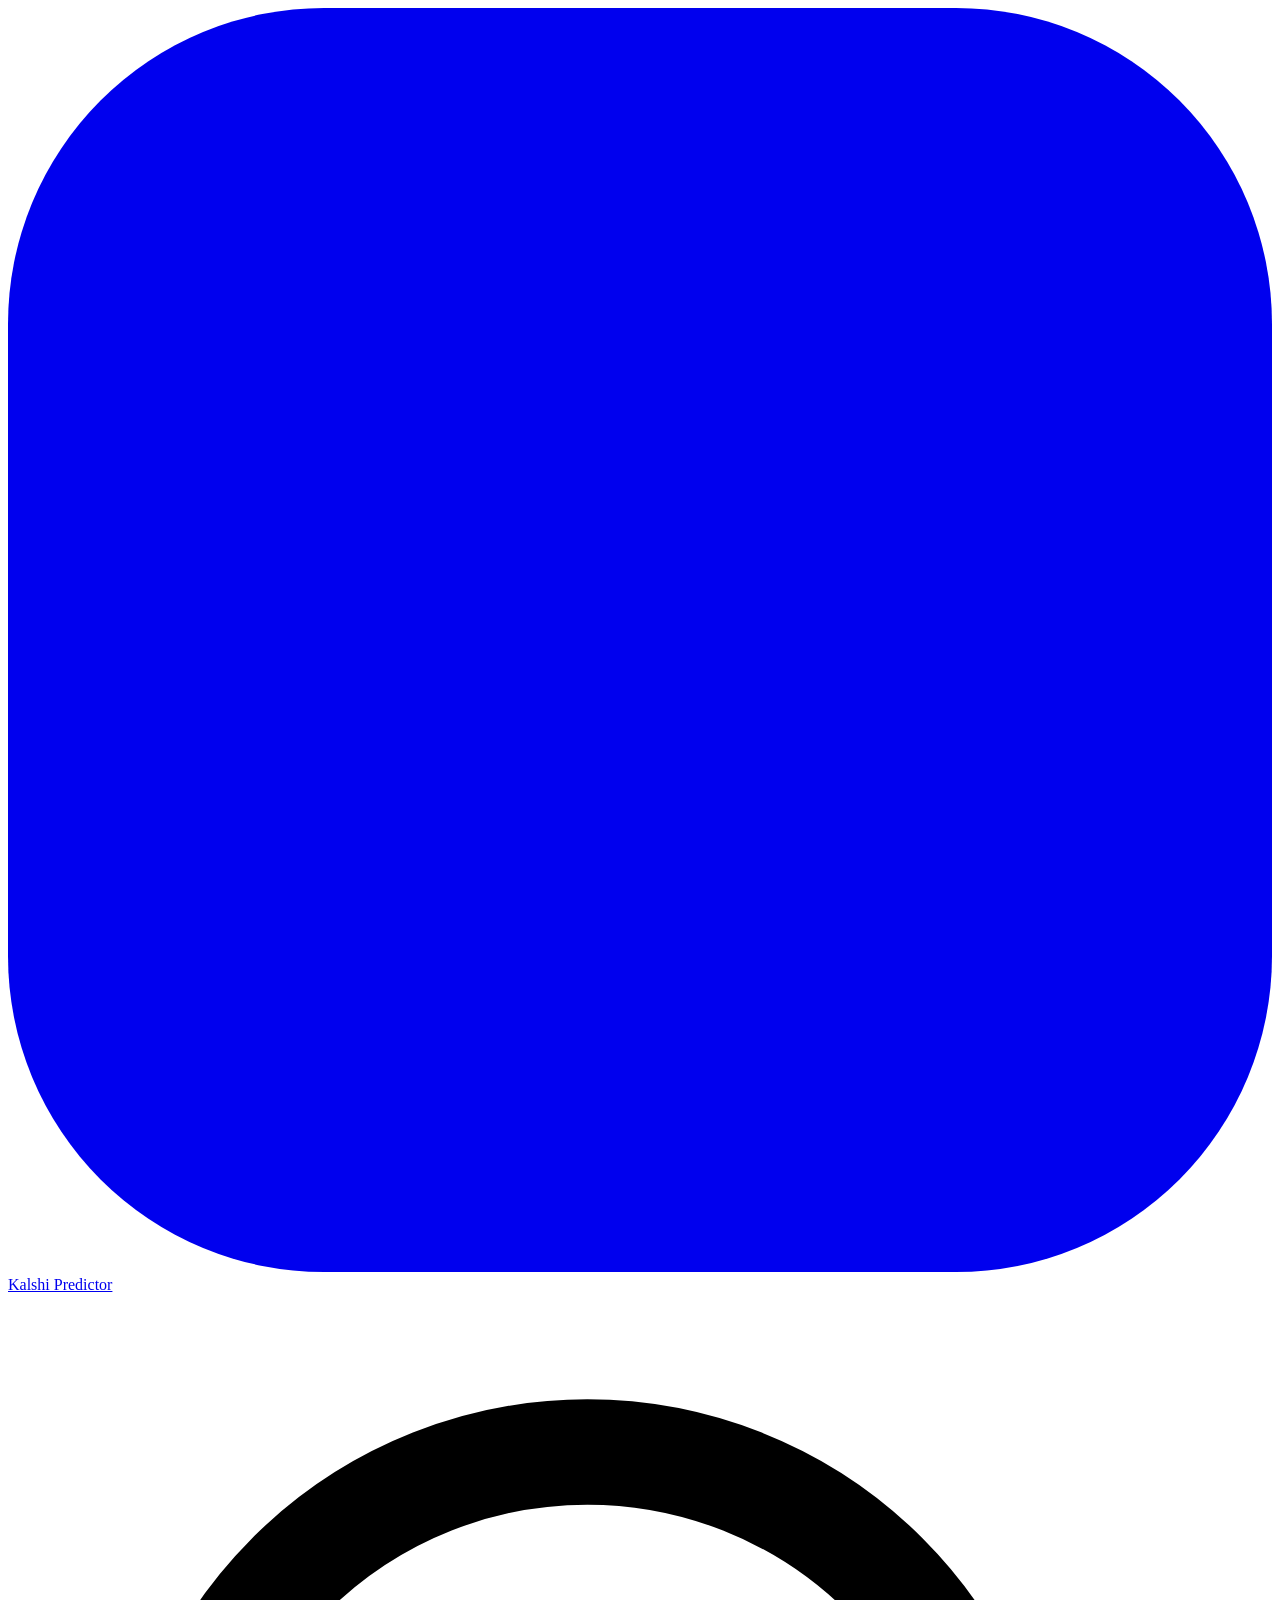
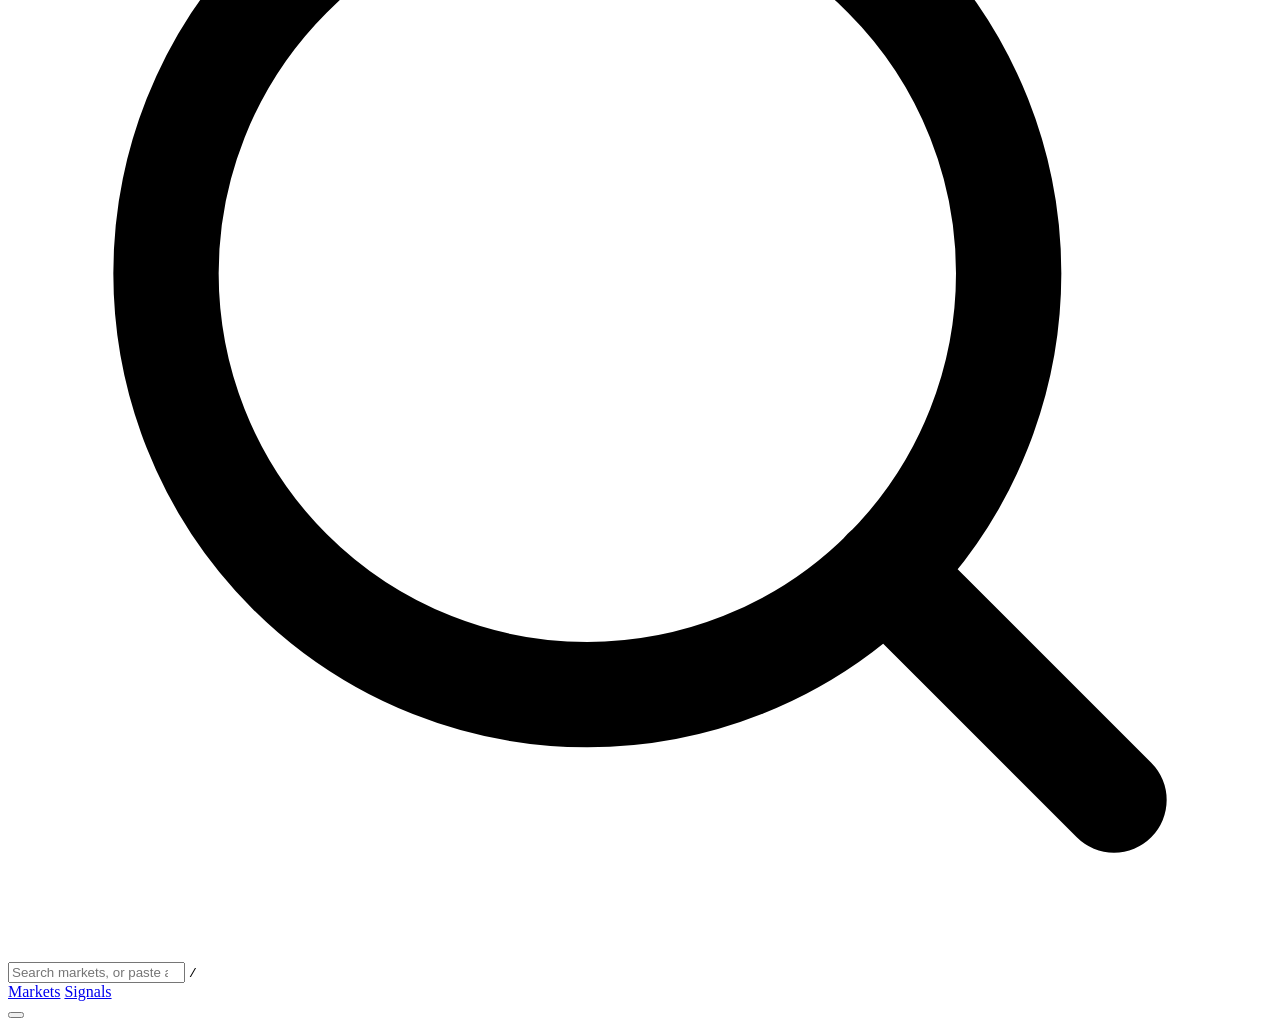
==== commit 6d31b264: "Add a Signals tab that scans live markets in one click Signals predicts the 10-40 busiest markets at" ====
--- a/kalshi_predictor/static/index.html
+++ b/kalshi_predictor/static/index.html
@@ -32,6 +32,7 @@
   </form>
   <nav class="tabs" aria-label="Sections">
     <a href="#/" data-tab="market">Markets</a>
+    <a href="#/signals" data-tab="signals">Signals</a>
   </nav>
   <button class="icon-btn" id="theme" type="button" aria-label="Switch between light and dark"></button>
 </header>
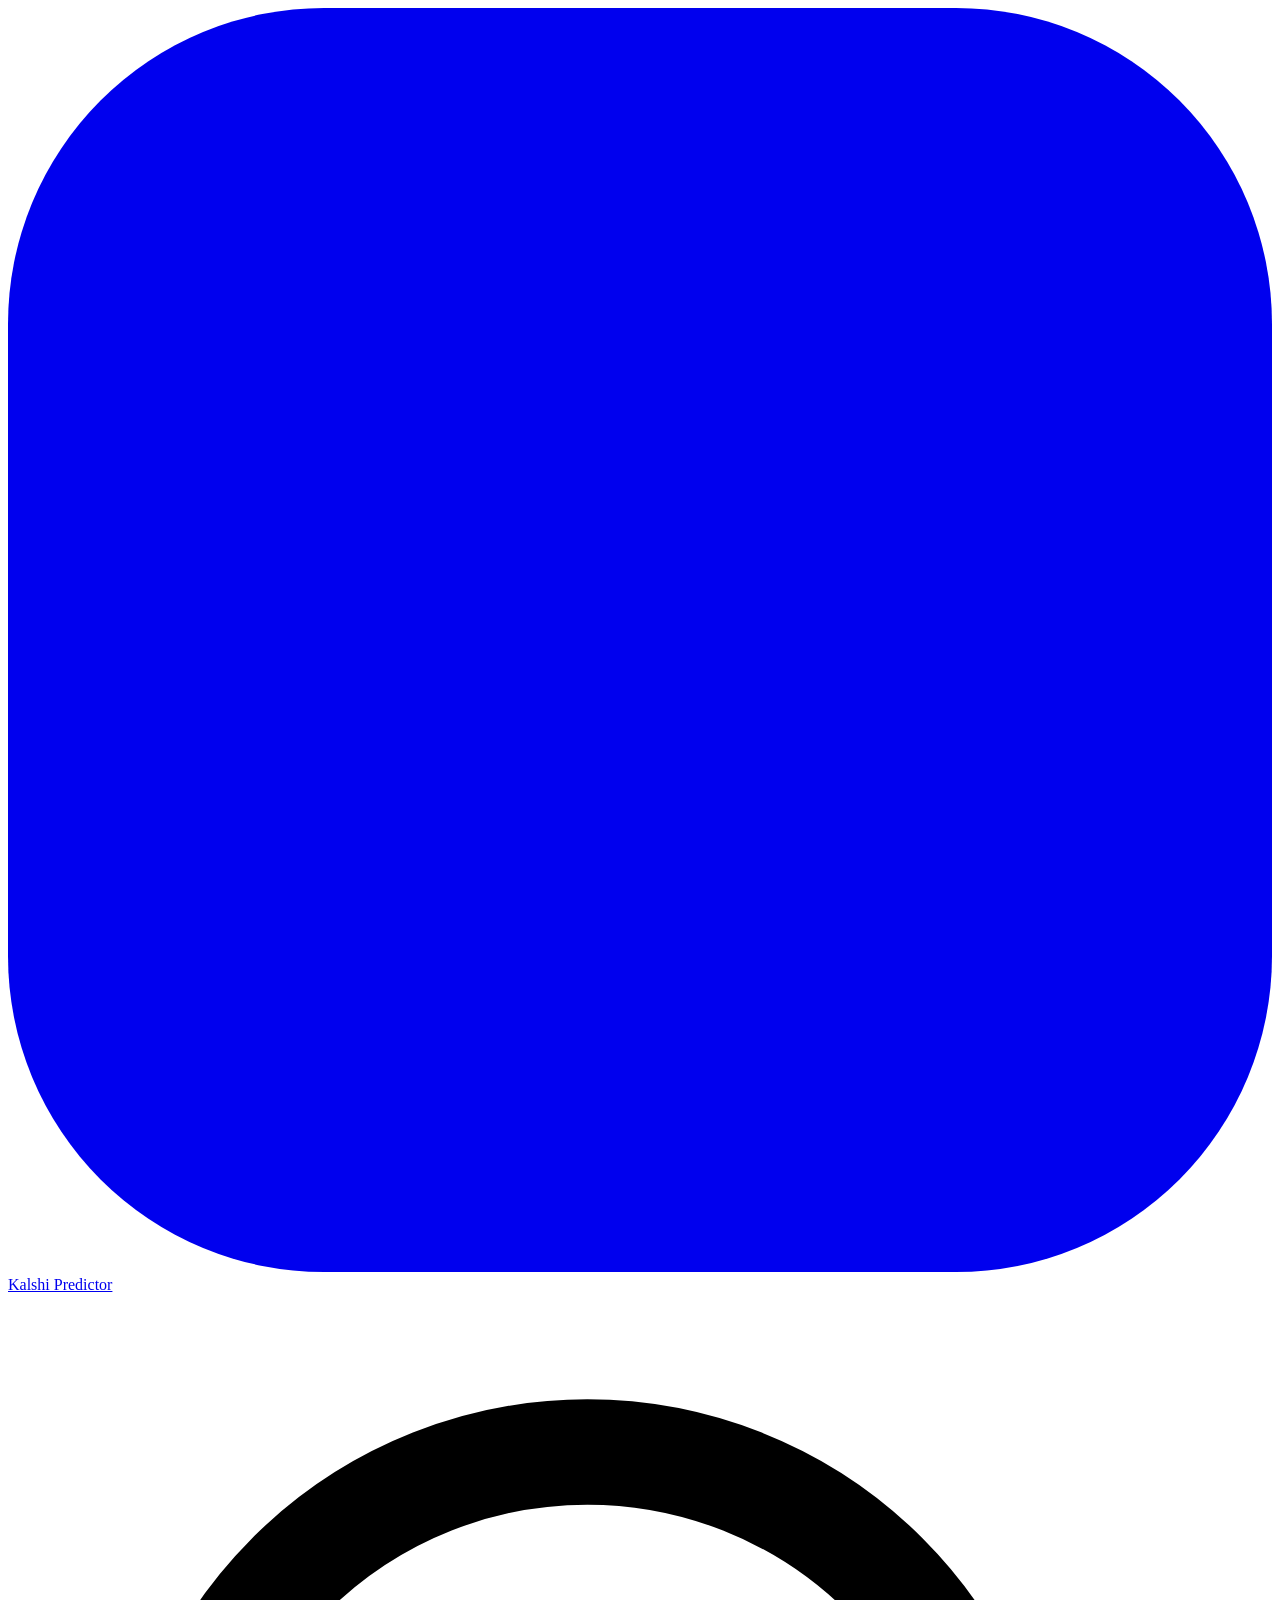
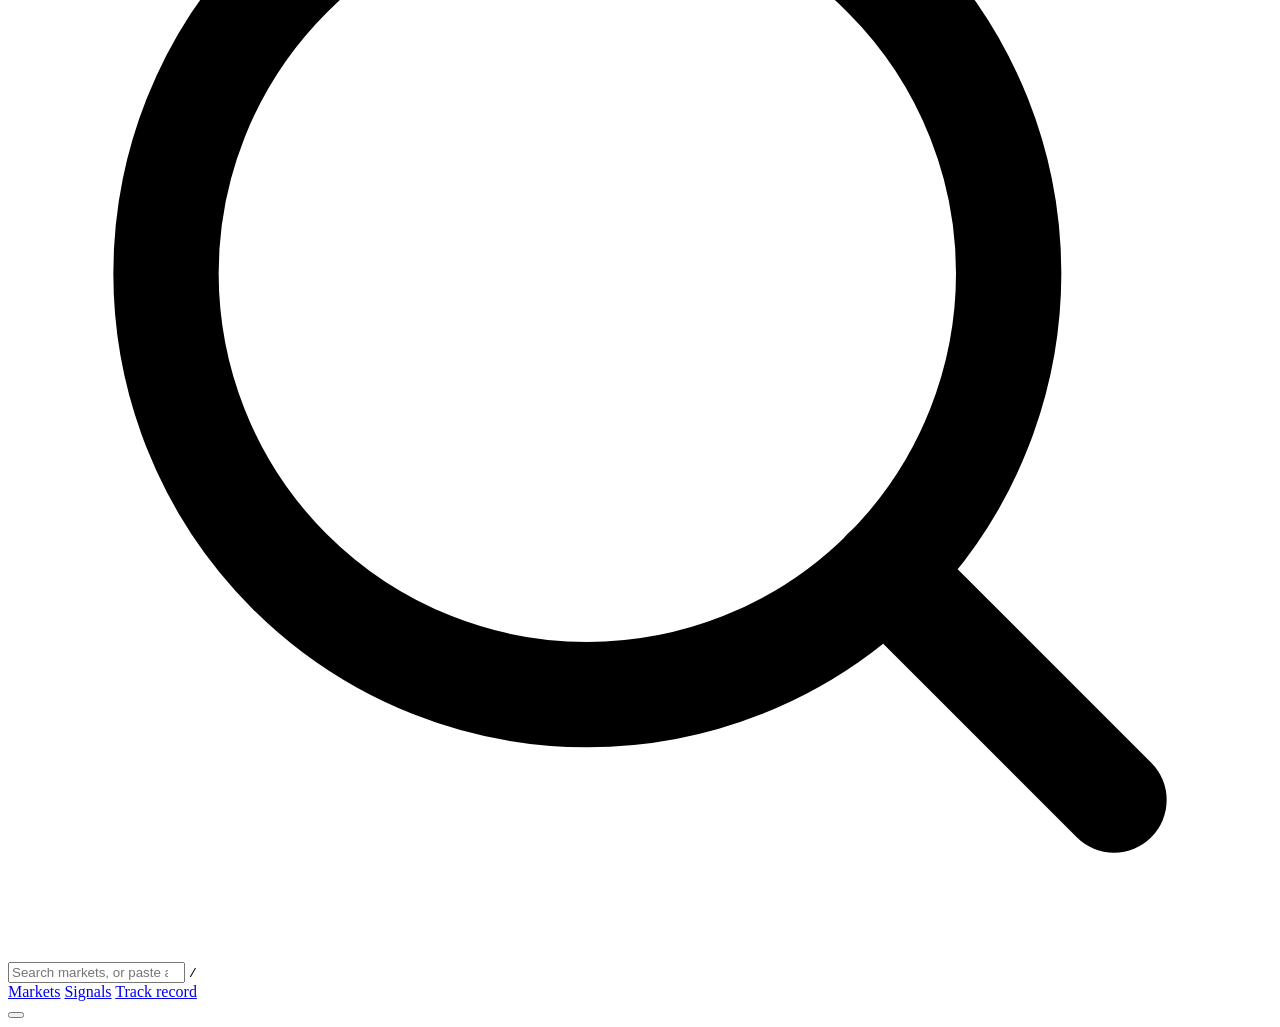
==== commit 9ad2f3cf: "Add a Track record tab Track record shows paper profit, how often calls of a move were right (the on" ====
--- a/kalshi_predictor/static/index.html
+++ b/kalshi_predictor/static/index.html
@@ -33,6 +33,7 @@
   <nav class="tabs" aria-label="Sections">
     <a href="#/" data-tab="market">Markets</a>
     <a href="#/signals" data-tab="signals">Signals</a>
+    <a href="#/record" data-tab="record">Track record</a>
   </nav>
   <button class="icon-btn" id="theme" type="button" aria-label="Switch between light and dark"></button>
 </header>
